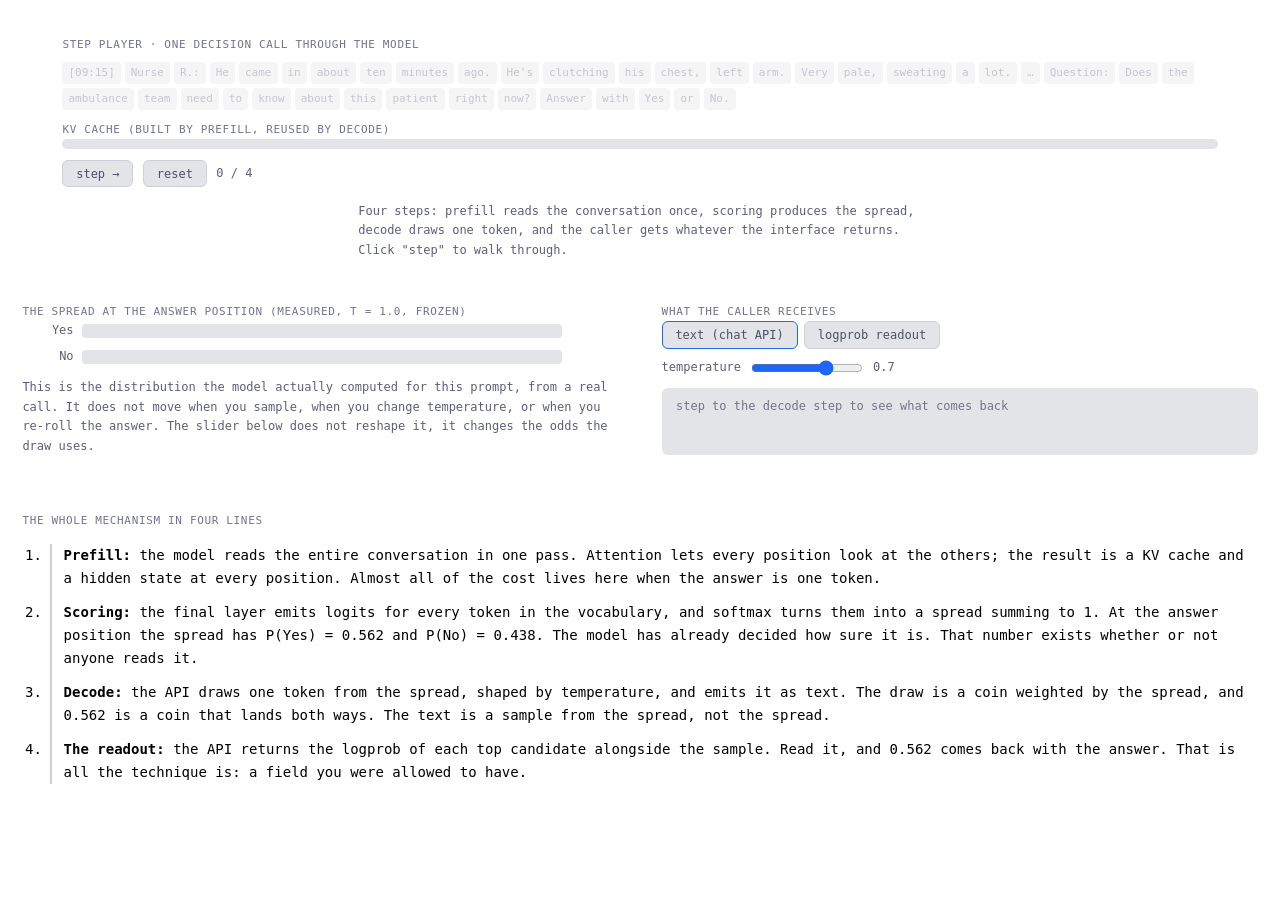
==== decision-models/sections/s2.html @ fe36b987 "publish decision-models" ====
<!DOCTYPE html>
<html>
<head><link rel="stylesheet" href="../frame/tokens.css"><script src="../frame/frame.js"></script>
<meta charset="utf-8">
<style>
  .dc-wrap { display: flex; flex-direction: column; gap: 0.9rem; }
  .dc-row { display: flex; gap: 0.9rem; flex-wrap: wrap; }
  .dc-col { flex: 1 1 16rem; min-width: 0; }
  .dc-panel { padding: 0.9rem; }
  .dc-prompt { display: flex; flex-wrap: wrap; gap: 4px; margin-top: 0.5rem; }
  .dc-tok { font-size: 11px; line-height: 1.6; padding: 2px 6px; border-radius: 4px; background: var(--raised); color: var(--ink-dim); opacity: 0.35; transition: opacity 0.25s; white-space: nowrap; }
  .dc-tok.read { opacity: 1; background: color-mix(in srgb, var(--accent) 18%, var(--raised)); color: var(--ink); }
  .dc-cache { margin-top: 0.6rem; }
  .dc-cachetrack { height: 10px; border-radius: 5px; background: var(--raised); overflow: hidden; }
  .dc-cachefill { height: 100%; width: 0%; background: var(--info); transition: width 0.4s; }
  .dc-controls { display: flex; align-items: center; gap: 0.6rem; flex-wrap: wrap; margin-top: 0.7rem; }
  .dc-btn { font-family: var(--mono); font-size: 12px; padding: 0.35rem 0.8rem; border: 1px solid var(--line); border-radius: 6px; background: var(--raised); color: var(--ink); cursor: pointer; }
  .dc-btn:disabled { opacity: 0.4; cursor: default; }
  .dc-sliderrow { display: flex; align-items: center; gap: 0.5rem; font-size: 12px; color: var(--ink-dim); }
  .dc-sliderrow input { accent-color: var(--accent); width: 7rem; }
  .dc-capt { font-size: 12px; color: var(--ink-dim); }
  .dc-bars { display: flex; flex-direction: column; gap: 6px; }
  .dc-bar { display: grid; grid-template-columns: 3.2rem 1fr 3rem; align-items: center; gap: 0.5rem; font-size: 12px; }
  .dc-barname { color: var(--ink-dim); text-align: right; }
  .dc-bartrack { height: 14px; background: var(--raised); border-radius: 4px; overflow: hidden; }
  .dc-barfill { height: 100%; background: var(--accent); width: 0%; opacity: 0.2; transition: width 0.35s, opacity 0.35s; }
  .dc-bar.on .dc-barfill { opacity: 1; }
  .dc-barval { font-size: 12px; color: var(--ink-dim); }
  .dc-interface { display: flex; gap: 0.4rem; margin-bottom: 0.6rem; }
  .dc-word { font-size: 15px; font-weight: 600; padding: 0.2rem 0.7rem; border-radius: 6px; background: var(--raised); display: inline-block; cursor: default; }
  .dc-word.rollable { cursor: pointer; border: 1px dashed var(--line); }
  .dc-word.rolled { animation: dcflip 0.25s ease; }
  @keyframes dcflip { 0% { opacity: 0.2; transform: translateY(2px); } 100% { opacity: 1; transform: none; } }
  .dc-out { margin-top: 0.6rem; padding: 0.6rem 0.9rem; border-radius: 6px; background: var(--raised); font-size: 12px; min-height: 3rem; line-height: 1.6; }
  .dc-muted { color: var(--muted); }
  .dc-lp { font-size: 12px; margin-top: 0.5rem; line-height: 1.7; color: var(--ink-dim); }
  .dc-lp b { color: var(--ink); }
</style>
</head>
<body>
<div class="dc-wrap">
  <figure>
    <div class="dc-panel">
      <div class="label">step player · one decision call through the model</div>
      <div class="dc-prompt" id="toks"></div>
      <div class="dc-cache">
        <div class="label" style="margin-top:0.7rem">kv cache (built by prefill, reused by decode)</div>
        <div class="dc-cachetrack"><div class="dc-cachefill" id="cache"></div></div>
      </div>
      <div class="dc-controls">
        <button class="dc-btn" id="step">step →</button>
        <button class="dc-btn" id="reset">reset</button>
        <span class="dc-capt" id="stepname">0 / 4</span>
      </div>
    </div>
    <figcaption class="dc-capt">Four steps: prefill reads the conversation once, scoring produces the spread, decode draws one token, and the caller gets whatever the interface returns. Click "step" to walk through.</figcaption>
  </figure>

  <div class="dc-row">
    <div class="dc-col dc-panel">
      <div class="label">the spread at the answer position (measured, T = 1.0, frozen)</div>
      <div class="dc-bars" id="bars">
        <div class="dc-bar" id="rowYes"><span class="dc-barname">Yes</span><div class="dc-bartrack"><div class="dc-barfill" id="bYes"></div></div><span class="dc-barval" id="vYes"></span></div>
        <div class="dc-bar" id="rowNo"><span class="dc-barname">No</span><div class="dc-bartrack"><div class="dc-barfill" id="bNo"></div></div><span class="dc-barval" id="vNo"></span></div>
      </div>
      <p class="dc-capt" style="margin-top:0.7rem">This is the distribution the model actually computed for this prompt, from a real call. It does not move when you sample, when you change temperature, or when you re-roll the answer. The slider below does not reshape it, it changes the odds the draw uses.</p>
    </div>

    <div class="dc-col dc-panel">
      <div class="label">what the caller receives</div>
      <div class="dc-interface">
        <button class="dc-btn" id="modeTxt" style="border-color:var(--accent)">text (chat API)</button>
        <button class="dc-btn" id="modeLog">logprob readout</button>
      </div>
      <div class="dc-sliderrow">
        <span>temperature</span><input type="range" id="temp" min="0" max="100" value="70"><span id="tval">0.7</span>
      </div>
      <div class="dc-out" id="out"><span class="dc-muted">step to the decode step to see what comes back</span></div>
      <div class="dc-lp" id="lp" hidden>
        The response also carried, next to the sampled word:<br>
        <b>logprob(Yes) = −0.576</b> → P(Yes) = <b>0.562</b><br>
        <b>logprob(No) = −0.825</b> → P(No) = <b>0.438</b>
      </div>
    </div>
  </div>

  <div class="dc-panel">
    <div class="label">the whole mechanism in four lines</div>
    <ol class="steps">
      <li><b>Prefill:</b> the model reads the entire conversation in one pass. Attention lets every position look at the others; the result is a KV cache and a hidden state at every position. Almost all of the cost lives here when the answer is one token.</li>
      <li><b>Scoring:</b> the final layer emits logits for every token in the vocabulary, and softmax turns them into a spread summing to 1. At the answer position the spread has P(Yes) = 0.562 and P(No) = 0.438. The model has already decided how sure it is. That number exists whether or not anyone reads it.</li>
      <li><b>Decode:</b> the API draws one token from the spread, shaped by temperature, and emits it as text. The draw is a coin weighted by the spread, and 0.562 is a coin that lands both ways. The text is a sample from the spread, not the spread.</li>
      <li><b>The readout:</b> the API returns the logprob of each top candidate alongside the sample. Read it, and 0.562 comes back with the answer. That is all the technique is: a field you were allowed to have.</li>
    </ol>
  </div>
</div>

<script>
const PROMPT = ["[09:15]","Nurse","R.:",
  "He","came","in","about","ten","minutes","ago.",
  "He's","clutching","his","chest,","left","arm.","Very","pale,","sweating","a","lot.",
  "…",
  "Question:","Does","the","ambulance","team","need","to","know","about","this","patient","right","now?",
  "Answer","with","Yes","or","No."].map(w => w.trim());
const PY = 0.562; // measured, T = 1.0

const toksEl = document.getElementById('toks');
PROMPT.forEach(t => { const s = document.createElement('span'); s.className = 'dc-tok'; s.textContent = t; toksEl.appendChild(s); });
const tokEls = [...toksEl.children];
const cache = document.getElementById('cache');
const stepname = document.getElementById('stepname');
const stepBtn = document.getElementById('step');
const out = document.getElementById('out');
const lp = document.getElementById('lp');
let step = 0, mode = 'txt', drawn = null;

function T() { return document.getElementById('temp').value / 100; }
function tPy() { // sampling-time P(Yes) at current temperature
  const t = T();
  if (t === 0) return PY > 0.5 ? 1 : 0;
  const a = Math.exp(Math.log(PY) / t), b = Math.exp(Math.log(1 - PY) / t);
  return a / (a + b);
}
function roll() { drawn = Math.random() < tPy() ? 'Yes' : 'No'; }
function render() {
  document.getElementById('tval').textContent = T().toFixed(1);
  stepname.textContent = step + ' / 4';
  stepBtn.disabled = step >= 4;
  // prefill
  const nRead = step === 0 ? 0 : PROMPT.length;
  tokEls.forEach((el, i) => el.classList.toggle('read', i < nRead));
  cache.style.width = (step === 0 ? 0 : 100) + '%';
  // bars: appear at scoring step, frozen at measured values
  const on = step >= 2;
  document.getElementById('rowYes').classList.toggle('on', on);
  document.getElementById('rowNo').classList.toggle('on', on);
  document.getElementById('bYes').style.width = (on ? PY * 100 : 0) + '%';
  document.getElementById('bNo').style.width = (on ? (1 - PY) * 100 : 0) + '%';
  document.getElementById('vYes').textContent = on ? PY.toFixed(3) : '';
  document.getElementById('vNo').textContent = on ? (1 - PY).toFixed(3) : '';
  // interface
  lp.hidden = mode !== 'log' || step < 3;
  if (step < 3) {
    out.innerHTML = '<span class="dc-muted">step to the decode step to see what comes back</span>';
  } else if (mode === 'txt') {
    if (step === 3 && drawn === null) roll();
    const w = document.createElement('span');
    w.className = 'dc-word rollable' + (step === 3 ? ' rolled' : '');
    w.textContent = drawn;
    w.title = 'click to draw again';
    w.onclick = () => { roll(); w.classList.remove('rolled'); void w.offsetWidth; w.classList.add('rolled'); render(); };
    out.innerHTML = '';
    out.appendChild(w);
    const note = document.createElement('span');
    note.className = 'dc-muted';
    const pDraw = drawn === 'Yes' ? tPy() : 1 - tPy();
    note.innerHTML = '&nbsp;&nbsp;← the only thing you got. One draw at T = ' + T().toFixed(1) + ', where ' + drawn + ' had odds ' + pDraw.toFixed(3) + '. ' + (drawn === 'Yes'
      ? 'It landed on the most likely token. Re-roll enough and eventually it will not.'
      : 'The most likely token was Yes, but the draw landed on No. At these odds that happens on a large share of draws, and the chart on the left never moved. The text is the only signal you got.') + ' Click the word to draw again.';
    out.appendChild(note);
  } else {
    if (step === 3 && drawn === null) roll();
    out.innerHTML = '<span class="dc-word">' + drawn + '</span> <span class="dc-muted">← the same word ' + (drawn === 'Yes' ? '' : ', even though it was the less likely token ') + ', and this time the number came with it</span>';
  }
}
stepBtn.onclick = () => { if (step < 4) { step++; if (step === 3) drawn = null; render(); } };
document.getElementById('reset').onclick = () => { step = 0; drawn = null; render(); };
document.getElementById('temp').oninput = render;
document.getElementById('modeTxt').onclick = () => { mode = 'txt'; document.getElementById('modeTxt').style.borderColor = 'var(--accent)'; document.getElementById('modeLog').style.borderColor = 'var(--line)'; render(); };
document.getElementById('modeLog').onclick = () => { mode = 'log'; document.getElementById('modeLog').style.borderColor = 'var(--accent)'; document.getElementById('modeTxt').style.borderColor = 'var(--line)'; render(); };
render();
</script>
</body>
</html>
---- decision-models/frame/tokens.css ----
/* Omarchy theme palettes — generated by scripts/fetch_omarchy_themes.py, do not edit.

   A faithful transcription of the 22 colors.toml files in basecamp/omarchy: the same
   file flutter_omarchy reads. app.css binds its semantic names (--accent, --flag,
   --ok, …) onto these; a new theme is a new block here and nothing else. */

/* Bare :root, so a missing or unknown data-theme still paints a full palette
   rather than nothing. Same values as [data-theme="tokyo-night"]. */
:root {
  color-scheme: dark;
  --om-accent: #7aa2f7;
  --om-selection: #292e42;
  --om-muted: #414868;
  --om-background: #1a1b26;
  --om-dark-background: #13141c;
  --om-darker-background: #0e0e14;
  --om-lighter-background: #24283b;
  --om-foreground: #a9b1d6;
  --om-dark-foreground: #565f89;
  --om-light-foreground: #b4bee6;
  --om-bright-foreground: #c0caf5;
  --om-red: #f7768e;
  --om-yellow: #e0af68;
  --om-orange: #eb927b;
  --om-green: #9ece6a;
  --om-cyan: #449dab;
  --om-blue: #7aa2f7;
  --om-magenta: #ad8ee6;
  --om-bright-red: #ff7a93;
  --om-bright-yellow: #ff9e64;
  --om-bright-green: #b9f27c;
  --om-bright-cyan: #0db9d7;
  --om-bright-blue: #7da6ff;
  --om-bright-magenta: #bb9af7;
}

/* Catppuccin */
:root[data-theme="catppuccin"] {
  color-scheme: dark;
  --om-accent: #89b4fa;
  --om-selection: #45475a;
  --om-muted: #585b70;
  --om-background: #1e1e2e;
  --om-dark-background: #161622;
  --om-darker-background: #101019;
  --om-lighter-background: #313244;
  --om-foreground: #cdd6f4;
  --om-dark-foreground: #6c7086;
  --om-light-foreground: #bac2de;
  --om-bright-foreground: #cdd6f4;
  --om-red: #f38ba8;
  --om-yellow: #f9e2af;
  --om-orange: #f6b6ab;
  --om-green: #a6e3a1;
  --om-cyan: #94e2d5;
  --om-blue: #89b4fa;
  --om-magenta: #f5c2e7;
  --om-bright-red: #f38ba8;
  --om-bright-yellow: #f9e2af;
  --om-bright-green: #a6e3a1;
  --om-bright-cyan: #94e2d5;
  --om-bright-blue: #89b4fa;
  --om-bright-magenta: #f5c2e7;
}

/* Catppuccin Latte */
:root[data-theme="catppuccin-latte"] {
  color-scheme: light;
  --om-accent: #1e66f5;
  --om-selection: #ccd0da;
  --om-muted: #acb0be;
  --om-background: #eff1f5;
  --om-dark-background: #e3e4e8;
  --om-darker-background: #d7d8dc;
  --om-lighter-background: #dce0e8;
  --om-foreground: #4c4f69;
  --om-dark-foreground: #9ca0b0;
  --om-light-foreground: #5c5f77;
  --om-bright-foreground: #4c4f69;
  --om-red: #d20f39;
  --om-yellow: #df8e1d;
  --om-orange: #d84e2b;
  --om-green: #40a02b;
  --om-cyan: #179299;
  --om-blue: #1e66f5;
  --om-magenta: #ea76cb;
  --om-bright-red: #d20f39;
  --om-bright-yellow: #df8e1d;
  --om-bright-green: #40a02b;
  --om-bright-cyan: #179299;
  --om-bright-blue: #1e66f5;
  --om-bright-magenta: #ea76cb;
}

/* Ethereal */
:root[data-theme="ethereal"] {
  color-scheme: dark;
  --om-accent: #7d82d9;
  --om-selection: #252e56;
  --om-muted: #6d7db6;
  --om-background: #060B1E;
  --om-dark-background: #040816;
  --om-darker-background: #030610;
  --om-lighter-background: #131a3a;
  --om-foreground: #ffcead;
  --om-dark-foreground: #6d7db6;
  --om-light-foreground: #c9b8a6;
  --om-bright-foreground: #ffcead;
  --om-red: #ED5B5A;
  --om-yellow: #E9BB4F;
  --om-orange: #eb8b54;
  --om-green: #92a593;
  --om-cyan: #a3bfd1;
  --om-blue: #7d82d9;
  --om-magenta: #c89dc1;
  --om-bright-red: #faaaa9;
  --om-bright-yellow: #f7dc9c;
  --om-bright-green: #c4cfc4;
  --om-bright-cyan: #dfeaf0;
  --om-bright-blue: #c2c4f0;
  --om-bright-magenta: #ead7e7;
}

/* Everforest */
:root[data-theme="everforest"] {
  color-scheme: dark;
  --om-accent: #7fbbb3;
  --om-selection: #3d484d;
  --om-muted: #475258;
  --om-background: #2d353b;
  --om-dark-background: #21272c;
  --om-darker-background: #181d20;
  --om-lighter-background: #343f44;
  --om-foreground: #d3c6aa;
  --om-dark-foreground: #4f585e;
  --om-light-foreground: #9da9a0;
  --om-bright-foreground: #d3c6aa;
  --om-red: #e67e80;
  --om-yellow: #dbbc7f;
  --om-orange: #e09d7f;
  --om-green: #a7c080;
  --om-cyan: #83c092;
  --om-blue: #7fbbb3;
  --om-magenta: #d699b6;
  --om-bright-red: #e67e80;
  --om-bright-yellow: #dbbc7f;
  --om-bright-green: #a7c080;
  --om-bright-cyan: #83c092;
  --om-bright-blue: #7fbbb3;
  --om-bright-magenta: #d699b6;
}

/* Flexoki Light */
:root[data-theme="flexoki-light"] {
  color-scheme: light;
  --om-accent: #205EA6;
  --om-selection: #CECDC3;
  --om-muted: #B7B5AC;
  --om-background: #FFFCF0;
  --om-dark-background: #f2efe4;
  --om-darker-background: #e5e2d8;
  --om-lighter-background: #E6E4D9;
  --om-foreground: #100F0F;
  --om-dark-foreground: #878580;
  --om-light-foreground: #403E3C;
  --om-bright-foreground: #100F0F;
  --om-red: #D14D41;
  --om-yellow: #D0A215;
  --om-orange: #d0772b;
  --om-green: #879A39;
  --om-cyan: #3AA99F;
  --om-blue: #205EA6;
  --om-magenta: #CE5D97;
  --om-bright-red: #D14D41;
  --om-bright-yellow: #D0A215;
  --om-bright-green: #879A39;
  --om-bright-cyan: #3AA99F;
  --om-bright-blue: #4385BE;
  --om-bright-magenta: #CE5D97;
}

/* Gruvbox */
:root[data-theme="gruvbox"] {
  color-scheme: dark;
  --om-accent: #7daea3;
  --om-selection: #504945;
  --om-muted: #665c54;
  --om-background: #282828;
  --om-dark-background: #1e1e1e;
  --om-darker-background: #161616;
  --om-lighter-background: #3c3836;
  --om-foreground: #d4be98;
  --om-dark-foreground: #7c6f64;
  --om-light-foreground: #bdae93;
  --om-bright-foreground: #d4be98;
  --om-red: #ea6962;
  --om-yellow: #d8a657;
  --om-orange: #e1875c;
  --om-green: #a9b665;
  --om-cyan: #89b482;
  --om-blue: #7daea3;
  --om-magenta: #d3869b;
  --om-bright-red: #ea6962;
  --om-bright-yellow: #d8a657;
  --om-bright-green: #a9b665;
  --om-bright-cyan: #89b482;
  --om-bright-blue: #7daea3;
  --om-bright-magenta: #d3869b;
}

/* Hackerman */
:root[data-theme="hackerman"] {
  color-scheme: dark;
  --om-accent: #82FB9C;
  --om-selection: #1f253a;
  --om-muted: #2d3450;
  --om-background: #0B0C16;
  --om-dark-background: #080910;
  --om-darker-background: #06060c;
  --om-lighter-background: #151828;
  --om-foreground: #ddf7ff;
  --om-dark-foreground: #6a6e95;
  --om-light-foreground: #b5c5db;
  --om-bright-foreground: #ddf7ff;
  --om-red: #50f872;
  --om-yellow: #50f7d4;
  --om-orange: #50f7a3;
  --om-green: #4fe88f;
  --om-cyan: #7cf8f7;
  --om-blue: #829dd4;
  --om-magenta: #86a7df;
  --om-bright-red: #85ff9d;
  --om-bright-yellow: #a4ffec;
  --om-bright-green: #9cf7c2;
  --om-bright-cyan: #d1fffe;
  --om-bright-blue: #c4d2ed;
  --om-bright-magenta: #cddbf4;
}

/* Kanagawa */
:root[data-theme="kanagawa"] {
  color-scheme: dark;
  --om-accent: #dcd7ba;
  --om-selection: #363646;
  --om-muted: #54546D;
  --om-background: #1f1f28;
  --om-dark-background: #17171e;
  --om-darker-background: #111116;
  --om-lighter-background: #223249;
  --om-foreground: #dcd7ba;
  --om-dark-foreground: #727169;
  --om-light-foreground: #c8c093;
  --om-bright-foreground: #dcd7ba;
  --om-red: #c34043;
  --om-yellow: #c0a36e;
  --om-orange: #c17158;
  --om-green: #76946a;
  --om-cyan: #6a9589;
  --om-blue: #7e9cd8;
  --om-magenta: #957fb8;
  --om-bright-red: #e82424;
  --om-bright-yellow: #e6c384;
  --om-bright-green: #98bb6c;
  --om-bright-cyan: #7aa89f;
  --om-bright-blue: #7fb4ca;
  --om-bright-magenta: #938aa9;
}

/* Last Horizon */
:root[data-theme="last-horizon"] {
  color-scheme: dark;
  --om-accent: #b59790;
  --om-selection: #584e51;
  --om-muted: #584e51;
  --om-background: #0c0b0c;
  --om-dark-background: #090809;
  --om-darker-background: #060606;
  --om-lighter-background: #0c0b0c;
  --om-foreground: #FAFCFB;
  --om-dark-foreground: #584e51;
  --om-light-foreground: #cfd3cd;
  --om-bright-foreground: #e2dddc;
  --om-red: #c38b7b;
  --om-yellow: #6B5E73;
  --om-orange: #6B5E73;
  --om-green: #87a9b0;
  --om-cyan: #a5a0b6;
  --om-blue: #b59790;
  --om-magenta: #c4d8e2;
  --om-bright-red: #c38b7b;
  --om-bright-yellow: #6B5E73;
  --om-bright-green: #87a9b0;
  --om-bright-cyan: #a5a0b6;
  --om-bright-blue: #b59790;
  --om-bright-magenta: #c4d8e2;
}

/* Lumon */
:root[data-theme="lumon"] {
  color-scheme: dark;
  --om-accent: #8bc9eb;
  --om-selection: #243d56;
  --om-muted: #304860;
  --om-background: #16242d;
  --om-dark-background: #101b21;
  --om-darker-background: #0b1216;
  --om-lighter-background: #1b2d40;
  --om-foreground: #d6e2ee;
  --om-dark-foreground: #4d86b0;
  --om-light-foreground: #d6e2ee;
  --om-bright-foreground: #f2fcff;
  --om-red: #4d86b0;
  --om-yellow: #6fa4c9;
  --om-orange: #8bc9eb;
  --om-green: #5e95bc;
  --om-cyan: #b4e4f6;
  --om-blue: #6fb8e3;
  --om-magenta: #8bc9eb;
  --om-bright-red: #73a6cb;
  --om-bright-yellow: #9dcae5;
  --om-bright-green: #86b7d8;
  --om-bright-cyan: #d1eef8;
  --om-bright-blue: #f2fcff;
  --om-bright-magenta: #b1d8ee;
}

/* Lupine */
:root[data-theme="lupine"] {
  color-scheme: light;
  --om-accent: #3264eb;
  --om-selection: #d0d0d0;
  --om-muted: #9e9e9e;
  --om-background: #fafafa;
  --om-dark-background: #ececec;
  --om-darker-background: #dedede;
  --om-lighter-background: #f5f5f5;
  --om-foreground: #212121;
  --om-dark-foreground: #757575;
  --om-light-foreground: #424242;
  --om-bright-foreground: #000000;
  --om-red: #c900c4;
  --om-yellow: #026fde;
  --om-orange: #026fde;
  --om-green: #4a2fd0;
  --om-cyan: #0c67de;
  --om-blue: #3264eb;
  --om-magenta: #8a4ad7;
  --om-bright-red: #f930fb;
  --om-bright-yellow: #358fff;
  --om-bright-green: #9f85e0;
  --om-bright-cyan: #3986ff;
  --om-bright-blue: #5482ff;
  --om-bright-magenta: #b363ff;
}

/* Matte Black */
:root[data-theme="matte-black"] {
  color-scheme: dark;
  --om-accent: #e68e0d;
  --om-selection: #2a2a2a;
  --om-muted: #333333;
  --om-background: #121212;
  --om-dark-background: #0d0d0d;
  --om-darker-background: #090909;
  --om-lighter-background: #1e1e1e;
  --om-foreground: #bebebe;
  --om-dark-foreground: #555555;
  --om-light-foreground: #8a8a8d;
  --om-bright-foreground: #bebebe;
  --om-red: #D35F5F;
  --om-yellow: #b91c1c;
  --om-orange: #c63d3d;
  --om-green: #FFC107;
  --om-cyan: #bebebe;
  --om-blue: #e68e0d;
  --om-magenta: #D35F5F;
  --om-bright-red: #B91C1C;
  --om-bright-yellow: #b90a0a;
  --om-bright-green: #FFC107;
  --om-bright-cyan: #eaeaea;
  --om-bright-blue: #f59e0b;
  --om-bright-magenta: #B91C1C;
}

/* Miasma */
:root[data-theme="miasma"] {
  color-scheme: dark;
  --om-accent: #78824b;
  --om-selection: #383838;
  --om-muted: #666666;
  --om-background: #222222;
  --om-dark-background: #191919;
  --om-darker-background: #121212;
  --om-lighter-background: #2c2c2c;
  --om-foreground: #c2c2b0;
  --om-dark-foreground: #555555;
  --om-light-foreground: #8a8a7e;
  --om-bright-foreground: #c2c2b0;
  --om-red: #685742;
  --om-yellow: #b36d43;
  --om-orange: #8d6242;
  --om-green: #5f875f;
  --om-cyan: #c9a554;
  --om-blue: #78824b;
  --om-magenta: #bb7744;
  --om-bright-red: #685742;
  --om-bright-yellow: #b36d43;
  --om-bright-green: #5f875f;
  --om-bright-cyan: #c9a554;
  --om-bright-blue: #78824b;
  --om-bright-magenta: #bb7744;
}

/* Nord */
:root[data-theme="nord"] {
  color-scheme: dark;
  --om-accent: #81a1c1;
  --om-selection: #434c5e;
  --om-muted: #4c566a;
  --om-background: #2e3440;
  --om-dark-background: #222730;
  --om-darker-background: #191c23;
  --om-lighter-background: #3b4252;
  --om-foreground: #d8dee9;
  --om-dark-foreground: #667080;
  --om-light-foreground: #adb5c4;
  --om-bright-foreground: #d8dee9;
  --om-red: #bf616a;
  --om-yellow: #ebcb8b;
  --om-orange: #d5967a;
  --om-green: #a3be8c;
  --om-cyan: #88c0d0;
  --om-blue: #81a1c1;
  --om-magenta: #b48ead;
  --om-bright-red: #bf616a;
  --om-bright-yellow: #ebcb8b;
  --om-bright-green: #a3be8c;
  --om-bright-cyan: #8fbcbb;
  --om-bright-blue: #81a1c1;
  --om-bright-magenta: #b48ead;
}

/* Osaka Jade */
:root[data-theme="osaka-jade"] {
  color-scheme: dark;
  --om-accent: #509475;
  --om-selection: #32473B;
  --om-muted: #53685B;
  --om-background: #111c18;
  --om-dark-background: #0c1512;
  --om-darker-background: #090f0d;
  --om-lighter-background: #23372B;
  --om-foreground: #C1C497;
  --om-dark-foreground: #81B8A8;
  --om-light-foreground: #D6D5BC;
  --om-bright-foreground: #F7E8B2;
  --om-red: #FF5345;
  --om-yellow: #459451;
  --om-orange: #a2734b;
  --om-green: #549e6a;
  --om-cyan: #2DD5B7;
  --om-blue: #509475;
  --om-magenta: #D2689C;
  --om-bright-red: #db9f9c;
  --om-bright-yellow: #E5C736;
  --om-bright-green: #63b07a;
  --om-bright-cyan: #8CD3CB;
  --om-bright-blue: #ACD4CF;
  --om-bright-magenta: #75bbb3;
}

/* Retro 82 */
:root[data-theme="retro-82"] {
  color-scheme: dark;
  --om-accent: #faa968;
  --om-selection: #134e5a;
  --om-muted: #2a6b78;
  --om-background: #05182e;
  --om-dark-background: #031222;
  --om-darker-background: #020c17;
  --om-lighter-background: #0a2540;
  --om-foreground: #f6dcac;
  --om-dark-foreground: #3f8f8a;
  --om-light-foreground: #a7c9c6;
  --om-bright-foreground: #f6dcac;
  --om-red: #f85525;
  --om-yellow: #e97b3c;
  --om-orange: #faa968;
  --om-green: #028391;
  --om-cyan: #8cbfb8;
  --om-blue: #3f8f8a;
  --om-magenta: #3f8f8a;
  --om-bright-red: #f85525;
  --om-bright-yellow: #e97b3c;
  --om-bright-green: #028391;
  --om-bright-cyan: #8cbfb8;
  --om-bright-blue: #faa968;
  --om-bright-magenta: #3f8f8a;
}

/* Ristretto */
:root[data-theme="ristretto"] {
  color-scheme: dark;
  --om-accent: #f38d70;
  --om-selection: #403e41;
  --om-muted: #72696a;
  --om-background: #2c2525;
  --om-dark-background: #211b1b;
  --om-darker-background: #181414;
  --om-lighter-background: #3d2f2a;
  --om-foreground: #e6d9db;
  --om-dark-foreground: #72696a;
  --om-light-foreground: #c3b7b8;
  --om-bright-foreground: #e6d9db;
  --om-red: #fd6883;
  --om-yellow: #f9cc6c;
  --om-orange: #fb9a77;
  --om-green: #adda78;
  --om-cyan: #85dacc;
  --om-blue: #f38d70;
  --om-magenta: #a8a9eb;
  --om-bright-red: #ff8297;
  --om-bright-yellow: #fcd675;
  --om-bright-green: #c8e292;
  --om-bright-cyan: #9bf1e1;
  --om-bright-blue: #f8a788;
  --om-bright-magenta: #bebffd;
}

/* Rose Pine */
:root[data-theme="rose-pine"] {
  color-scheme: light;
  --om-accent: #56949f;
  --om-selection: #dfdad9;
  --om-muted: #cecacd;
  --om-background: #faf4ed;
  --om-dark-background: #ede7e1;
  --om-darker-background: #e1dbd5;
  --om-lighter-background: #f2e9e1;
  --om-foreground: #575279;
  --om-dark-foreground: #9893a5;
  --om-light-foreground: #6e6a86;
  --om-bright-foreground: #575279;
  --om-red: #b4637a;
  --om-yellow: #ea9d34;
  --om-orange: #cf8057;
  --om-green: #286983;
  --om-cyan: #d7827e;
  --om-blue: #56949f;
  --om-magenta: #907aa9;
  --om-bright-red: #b4637a;
  --om-bright-yellow: #ea9d34;
  --om-bright-green: #286983;
  --om-bright-cyan: #d7827e;
  --om-bright-blue: #56949f;
  --om-bright-magenta: #907aa9;
}

/* Solitude */
:root[data-theme="solitude"] {
  color-scheme: dark;
  --om-accent: #798186;
  --om-selection: #343d41;
  --om-muted: #4b4e55;
  --om-background: #101315;
  --om-dark-background: #0c0e10;
  --om-darker-background: #080a0b;
  --om-lighter-background: #101315;
  --om-foreground: #cacccc;
  --om-dark-foreground: #4b4e55;
  --om-light-foreground: #cbc2be;
  --om-bright-foreground: #a5aeb4;
  --om-red: #565d60;
  --om-yellow: #d9dbdc;
  --om-orange: #d9dbdc;
  --om-green: #9fa5a9;
  --om-cyan: #707070;
  --om-blue: #798186;
  --om-magenta: #aeaeae;
  --om-bright-red: #de6145;
  --om-bright-yellow: #c9c2b4;
  --om-bright-green: #343d41;
  --om-bright-cyan: #707070;
  --om-bright-blue: #5d6367;
  --om-bright-magenta: #9a9a9a;
}

/* Tokyo Night */
:root[data-theme="tokyo-night"] {
  color-scheme: dark;
  --om-accent: #7aa2f7;
  --om-selection: #292e42;
  --om-muted: #414868;
  --om-background: #1a1b26;
  --om-dark-background: #13141c;
  --om-darker-background: #0e0e14;
  --om-lighter-background: #24283b;
  --om-foreground: #a9b1d6;
  --om-dark-foreground: #565f89;
  --om-light-foreground: #b4bee6;
  --om-bright-foreground: #c0caf5;
  --om-red: #f7768e;
  --om-yellow: #e0af68;
  --om-orange: #eb927b;
  --om-green: #9ece6a;
  --om-cyan: #449dab;
  --om-blue: #7aa2f7;
  --om-magenta: #ad8ee6;
  --om-bright-red: #ff7a93;
  --om-bright-yellow: #ff9e64;
  --om-bright-green: #b9f27c;
  --om-bright-cyan: #0db9d7;
  --om-bright-blue: #7da6ff;
  --om-bright-magenta: #bb9af7;
}

/* Vantablack */
:root[data-theme="vantablack"] {
  color-scheme: dark;
  --om-accent: #8d8d8d;
  --om-selection: #1a1a1a;
  --om-muted: #7a7a7a;
  --om-background: #000000;
  --om-dark-background: #090909;
  --om-darker-background: #070707;
  --om-lighter-background: #1a1a1a;
  --om-foreground: #ffffff;
  --om-dark-foreground: #505050;
  --om-light-foreground: #ececec;
  --om-bright-foreground: #ffffff;
  --om-red: #a4a4a4;
  --om-yellow: #cecece;
  --om-orange: #b9b9b9;
  --om-green: #b6b6b6;
  --om-cyan: #b0b0b0;
  --om-blue: #8d8d8d;
  --om-magenta: #9b9b9b;
  --om-bright-red: #a4a4a4;
  --om-bright-yellow: #cecece;
  --om-bright-green: #b6b6b6;
  --om-bright-cyan: #b0b0b0;
  --om-bright-blue: #8d8d8d;
  --om-bright-magenta: #9b9b9b;
}

/* White */
:root[data-theme="white"] {
  color-scheme: light;
  --om-accent: #6e6e6e;
  --om-selection: #c0c0c0;
  --om-muted: #808080;
  --om-background: #ffffff;
  --om-dark-background: #f5f5f5;
  --om-darker-background: #e8e8e8;
  --om-lighter-background: #c0c0c0;
  --om-foreground: #000000;
  --om-dark-foreground: #c0c0c0;
  --om-light-foreground: #000000;
  --om-bright-foreground: #000000;
  --om-red: #2a2a2a;
  --om-yellow: #4a4a4a;
  --om-orange: #4a4a4a;
  --om-green: #3a3a3a;
  --om-cyan: #3e3e3e;
  --om-blue: #1a1a1a;
  --om-magenta: #2e2e2e;
  --om-bright-red: #2a2a2a;
  --om-bright-yellow: #4a4a4a;
  --om-bright-green: #3a3a3a;
  --om-bright-cyan: #3e3e3e;
  --om-bright-blue: #1a1a1a;
  --om-bright-magenta: #2e2e2e;
}

:root {
  /* ---- surfaces ---- */
  --bg: var(--om-background);
  --panel: var(--om-background);          /* a terminal has one background; rules separate */
  --raised: var(--om-dark-background);    /* the one recessed surface: excerpts, previews, code */
  --hover: var(--om-lighter-background);
  --backdrop: rgba(0, 0, 0, .5);          /* modal scrim — theme-agnostic on purpose */

  /* ---- text ramp ----
     The recessive steps fade --om-light-foreground rather than taking --om-muted or
     --om-dark-foreground: those two are chrome slots whose contrast against the
     background runs as low as 1.5:1 in some themes (a border, not something to read).
     Fading the one reliably legible slot keeps the ramp monotone in all 22 themes —
     worst case ~3.6:1 for --muted; --dim is meant to be barely there. */
  --ink: var(--om-foreground);
  --ink-dim: var(--om-light-foreground);
  --muted: color-mix(in srgb, var(--om-light-foreground) 85%, var(--bg));
  --dim: color-mix(in srgb, var(--om-light-foreground) 50%, var(--bg));

  /* ---- lines ---- */
  --line: var(--om-selection);
  --line-strong: var(--om-muted);         /* a border, which is exactly what --om-muted is for */

  /* ---- accent (primary interactive colour) ---- */
  --accent: var(--om-accent);
  --accentbg: color-mix(in srgb, var(--om-accent) 15%, var(--bg));
  --accentline: color-mix(in srgb, var(--om-accent) 40%, var(--bg));
  --on-accent: var(--om-background);      /* text sitting on an --accent fill */

  /* ---- status hues ---- */
  --ok: var(--om-green);
  --okline: color-mix(in srgb, var(--om-green) 40%, var(--bg));
  --okbg: color-mix(in srgb, var(--om-green) 12%, var(--bg));
  --danger: var(--om-red);
  --dangerline: color-mix(in srgb, var(--om-red) 40%, var(--bg));
  --dangerbg: color-mix(in srgb, var(--om-red) 14%, var(--bg));
  --on-danger: var(--om-background);
  --warn: var(--om-yellow);
  --warnbg: color-mix(in srgb, var(--om-yellow) 15%, var(--bg));
  /* a second attention hue distinct from --accent; Anki-style "flag" is orange */
  --flag: var(--om-orange);
  --flagbg: color-mix(in srgb, var(--om-orange) 15%, var(--bg));
  --on-flag: var(--om-background);

  /* ---- extra category hues, if your app sorts things by kind ---- */
  --alt: var(--om-magenta);
  --altbg: color-mix(in srgb, var(--om-magenta) 16%, var(--bg));
  --info: var(--om-cyan);
  --infobg: color-mix(in srgb, var(--om-cyan) 15%, var(--bg));

  /* ---- neutral chip fill ---- */
  --neutralbg: var(--om-selection);
  --neutralink: var(--om-light-foreground);

  /* ---- type ---- */
  --mono: "CaskaydiaMono Nerd Font", "CaskaydiaCove Nerd Font", "JetBrains Mono",
          ui-monospace, SFMono-Regular, Menlo, Consolas, monospace;
}
body > :where(p, ul, ol, blockquote, h3, h4), :where(figcaption) { max-width: 78ch; margin-left: auto !important; margin-right: auto !important; }
/* The base style of a section frame, and its component kit.

   frame.py tokens_css() appends this file after the theme tokens and the prose width,
   so every frame head (the page, the published page, the vault export) carries it. It
   is a default: every selector is wrapped in :where(), which has zero specificity, so
   any rule the section writes itself wins over it, property by property. It uses only
   the theme tokens of terminal.css (--bg, --raised, --ink, --muted, --line, --accent…).

   Base style: the Markdown sections' font, size and line height on the body, a type scale of
   three named sizes (--fs-body, --fs-small, --fs-label), balanced headings, and every
   table styled as a data table that scrolls sideways when wider than the frame.

   Component kit, the classes a section reuses instead of inventing its own:

     <span class="label">status</span>        uppercase, letter-spaced metadata
     <span class="chip">new</span>            a small neutral tag
     <div class="panel">…</div>               a fill, no border: the one block that
                                              must stand apart
     <div class="pair">                       before/after, side by side, stacked
       <div class="before">…</div>            when narrow; before always first
       <div class="after">…</div>
     </div>
     <ol class="steps"><li>…</li></ol>        numbered steps joined by a line
     <div class="callout">…</div>             accent bar and light fill, for a
                                              verdict
     <div class="defaults">                   the defaults taken, at the end of
       <div class="label">defaults taken</div>  a section: a header, then one
       <p>…</p>                               line per default, ruled apart
     </div>
     <div class="tabs">                       alternatives; the n-th .tab shows the
       <div class="tab-row">                  n-th .tab-panel child of .tabs, the
         <button class="tab" aria-selected="true">A</button>   others carry hidden;
         <button class="tab">B</button>       frame.js runs the clicks
       </div>
       <div class="tab-panel">…</div>
       <div class="tab-panel" hidden>…</div>
     </div>

   A .pair child, a .panel or a .callout may start with a .label. */

/* ---- base style ---- */

:where(:root) {
  --fs-body: 14px;
  --fs-small: 12px;
  --fs-label: 11px;
}

:where(body) {
  font-family: var(--mono);
  font-size: var(--fs-body);
  line-height: 1.64;
}

:where(h1, h2, h3, h4, h5, h6) {
  text-wrap: balance;
}

:where(table) {
  display: block;
  overflow-x: auto;
  max-width: 100%;
  border-collapse: collapse;
  font-size: var(--fs-small);
}

:where(th, td) {
  border: 1px solid var(--line);
  padding: 0.35em 0.7em;
  vertical-align: top;
  text-align: left;
  min-width: 6ch;
}

:where(th) {
  background: var(--raised);
  font-weight: 600;
}

/* ---- component kit ---- */

:where(.label) {
  text-transform: uppercase;
  letter-spacing: 0.06em;
  font-size: var(--fs-label);
  color: var(--muted);
}

:where(.panel > .label:first-child, .callout > .label:first-child,
       .pair > * > .label:first-child) {
  display: block;
  margin-bottom: 0.4em;
}

:where(.chip) {
  display: inline-block;
  padding: 0 0.5em;
  font-size: var(--fs-small);
  line-height: 1.5;
  background: var(--neutralbg);
  color: var(--neutralink);
}

:where(.panel) {
  background: var(--raised);
  padding: 0.8em 1em;
}

:where(.pair) {
  display: grid;
  grid-template-columns: repeat(auto-fit, minmax(min(100%, 16rem), 1fr));
  gap: 1em;
}

:where(.pair > *) {
  min-width: 0;
}

:where(.steps) {
  list-style: decimal;
  padding-left: 2em;
}

:where(.steps > li) {
  border-left: 2px solid var(--line);
  padding: 0 0 0.8em 0.8em;
}

:where(.steps > li:last-child) {
  padding-bottom: 0;
}

:where(.callout) {
  border-left: 3px solid var(--accent);
  background: var(--accentbg);
  padding: 0.6em 1em;
}

:where(.defaults) {
  max-width: 78ch;
  margin: 1.4em auto 0;
  border: 1px solid var(--line);
  border-left: 3px solid var(--accent);
}

:where(.defaults > .label:first-child) {
  display: block;
  padding: 0.4em 1em;
  background: var(--accentbg);
  color: var(--accent);
}

:where(.defaults > :not(.label)) {
  margin: 0;
  padding: 0.6em 1em;
  border-top: 1px solid var(--line);
}

:where(.tab-row) {
  display: flex;
  flex-wrap: wrap;
  gap: 0.2em;
  border-bottom: 1px solid var(--line);
}

:where(.tab) {
  font: inherit;
  font-size: var(--fs-small);
  color: var(--muted);
  background: none;
  border: 0;
  border-bottom: 2px solid transparent;
  margin-bottom: -1px;
  padding: 0.3em 0.8em;
  cursor: pointer;
}

:where(.tab:hover) {
  color: var(--ink);
}

:where(.tab[aria-selected="true"]) {
  color: var(--ink);
  border-bottom-color: var(--accent);
}

:where(.tab-panel) {
  padding-top: 0.8em;
}

/* !important: a section's own display rule on a panel must not show a hidden one. */
:where(.tab-panel[hidden]) {
  display: none !important;
}
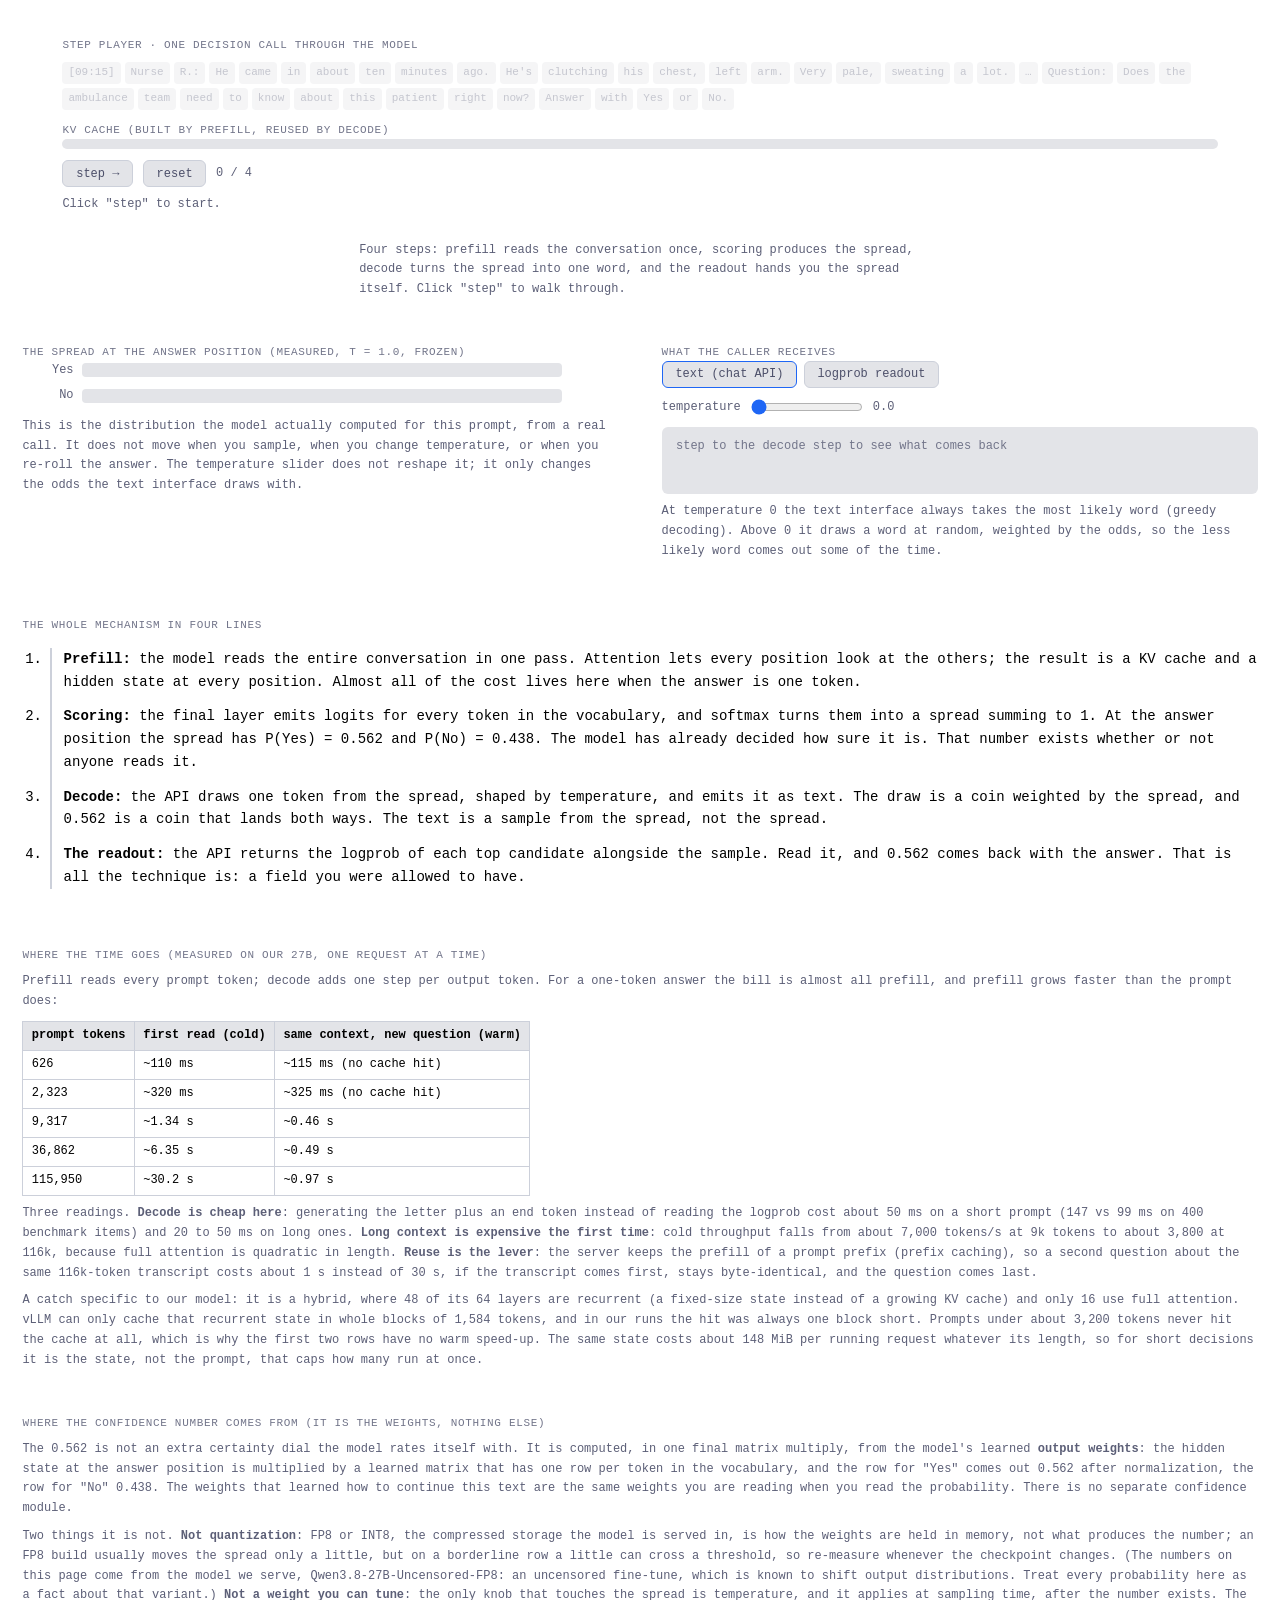
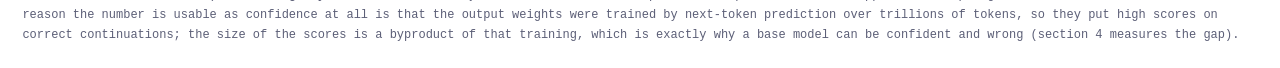
==== commit 0deb66cb: "publish decision-models" ====
--- a/decision-models/sections/s2.html
+++ b/decision-models/sections/s2.html
@@ -52,8 +52,9 @@
         <button class="dc-btn" id="reset">reset</button>
         <span class="dc-capt" id="stepname">0 / 4</span>
       </div>
+      <div class="dc-capt" id="stepdesc" style="margin-top:0.5rem;min-height:2.6em"></div>
     </div>
-    <figcaption class="dc-capt">Four steps: prefill reads the conversation once, scoring produces the spread, decode draws one token, and the caller gets whatever the interface returns. Click "step" to walk through.</figcaption>
+    <figcaption class="dc-capt">Four steps: prefill reads the conversation once, scoring produces the spread, decode turns the spread into one word, and the readout hands you the spread itself. Click "step" to walk through.</figcaption>
   </figure>
 
   <div class="dc-row">
@@ -63,7 +64,7 @@
         <div class="dc-bar" id="rowYes"><span class="dc-barname">Yes</span><div class="dc-bartrack"><div class="dc-barfill" id="bYes"></div></div><span class="dc-barval" id="vYes"></span></div>
         <div class="dc-bar" id="rowNo"><span class="dc-barname">No</span><div class="dc-bartrack"><div class="dc-barfill" id="bNo"></div></div><span class="dc-barval" id="vNo"></span></div>
       </div>
-      <p class="dc-capt" style="margin-top:0.7rem">This is the distribution the model actually computed for this prompt, from a real call. It does not move when you sample, when you change temperature, or when you re-roll the answer. The slider below does not reshape it, it changes the odds the draw uses.</p>
+      <p class="dc-capt" style="margin-top:0.7rem">This is the distribution the model actually computed for this prompt, from a real call. It does not move when you sample, when you change temperature, or when you re-roll the answer. The temperature slider does not reshape it; it only changes the odds the text interface draws with.</p>
     </div>
 
     <div class="dc-col dc-panel">
@@ -73,11 +74,12 @@
         <button class="dc-btn" id="modeLog">logprob readout</button>
       </div>
       <div class="dc-sliderrow">
-        <span>temperature</span><input type="range" id="temp" min="0" max="100" value="70"><span id="tval">0.7</span>
+        <span>temperature</span><input type="range" id="temp" min="0" max="100" value="0"><span id="tval">0.0</span>
       </div>
       <div class="dc-out" id="out"><span class="dc-muted">step to the decode step to see what comes back</span></div>
+      <p class="dc-capt" style="margin-top:0.5rem">At temperature 0 the text interface always takes the most likely word (greedy decoding). Above 0 it draws a word at random, weighted by the odds, so the less likely word comes out some of the time.</p>
       <div class="dc-lp" id="lp" hidden>
-        The response also carried, next to the sampled word:<br>
+        The logprobs at the answer position:<br>
         <b>logprob(Yes) = −0.576</b> → P(Yes) = <b>0.562</b><br>
         <b>logprob(No) = −0.825</b> → P(No) = <b>0.438</b>
       </div>
@@ -92,6 +94,39 @@
       <li><b>Decode:</b> the API draws one token from the spread, shaped by temperature, and emits it as text. The draw is a coin weighted by the spread, and 0.562 is a coin that lands both ways. The text is a sample from the spread, not the spread.</li>
       <li><b>The readout:</b> the API returns the logprob of each top candidate alongside the sample. Read it, and 0.562 comes back with the answer. That is all the technique is: a field you were allowed to have.</li>
     </ol>
+  </div>
+
+  <div class="dc-panel">
+    <div class="label">where the time goes (measured on our 27B, one request at a time)</div>
+    <p style="font-size:12px;color:var(--ink-dim);line-height:1.65;margin:0.5rem 0 0 0">
+      Prefill reads every prompt token; decode adds one step per output token. For a one-token answer the bill is almost all prefill, and prefill grows faster than the prompt does:
+    </p>
+    <table style="margin-top:0.6rem">
+      <thead><tr><th>prompt tokens</th><th>first read (cold)</th><th>same context, new question (warm)</th></tr></thead>
+      <tbody>
+        <tr><td>626</td><td>~110 ms</td><td>~115 ms (no cache hit)</td></tr>
+        <tr><td>2,323</td><td>~320 ms</td><td>~325 ms (no cache hit)</td></tr>
+        <tr><td>9,317</td><td>~1.34 s</td><td>~0.46 s</td></tr>
+        <tr><td>36,862</td><td>~6.35 s</td><td>~0.49 s</td></tr>
+        <tr><td>115,950</td><td>~30.2 s</td><td>~0.97 s</td></tr>
+      </tbody>
+    </table>
+    <p style="font-size:12px;color:var(--ink-dim);line-height:1.65;margin:0.5rem 0 0 0">
+      Three readings. <b>Decode is cheap here</b>: generating the letter plus an end token instead of reading the logprob cost about 50 ms on a short prompt (147 vs 99 ms on 400 benchmark items) and 20 to 50 ms on long ones. <b>Long context is expensive the first time</b>: cold throughput falls from about 7,000 tokens/s at 9k tokens to about 3,800 at 116k, because full attention is quadratic in length. <b>Reuse is the lever</b>: the server keeps the prefill of a prompt prefix (prefix caching), so a second question about the same 116k-token transcript costs about 1 s instead of 30 s, if the transcript comes first, stays byte-identical, and the question comes last.
+    </p>
+    <p style="font-size:12px;color:var(--ink-dim);line-height:1.65;margin:0.5rem 0 0 0">
+      A catch specific to our model: it is a hybrid, where 48 of its 64 layers are recurrent (a fixed-size state instead of a growing KV cache) and only 16 use full attention. vLLM can only cache that recurrent state in whole blocks of 1,584 tokens, and in our runs the hit was always one block short. Prompts under about 3,200 tokens never hit the cache at all, which is why the first two rows have no warm speed-up. The same state costs about 148 MiB per running request whatever its length, so for short decisions it is the state, not the prompt, that caps how many run at once.
+    </p>
+  </div>
+
+  <div class="dc-panel">
+    <div class="label">where the confidence number comes from (it is the weights, nothing else)</div>
+    <p style="font-size:12px;color:var(--ink-dim);line-height:1.65;margin:0.5rem 0 0 0">
+      The 0.562 is not an extra certainty dial the model rates itself with. It is computed, in one final matrix multiply, from the model's learned <b>output weights</b>: the hidden state at the answer position is multiplied by a learned matrix that has one row per token in the vocabulary, and the row for "Yes" comes out 0.562 after normalization, the row for "No" 0.438. The weights that learned how to continue this text are the same weights you are reading when you read the probability. There is no separate confidence module.
+    </p>
+    <p style="font-size:12px;color:var(--ink-dim);line-height:1.65;margin:0.5rem 0 0 0">
+      Two things it is not. <b>Not quantization</b>: FP8 or INT8, the compressed storage the model is served in, is how the weights are held in memory, not what produces the number; an FP8 build usually moves the spread only a little, but on a borderline row a little can cross a threshold, so re-measure whenever the checkpoint changes. (The numbers on this page come from the model we serve, <code>Qwen3.8-27B-Uncensored-FP8</code>: an uncensored fine-tune, which is known to shift output distributions. Treat every probability here as a fact about that variant.) <b>Not a weight you can tune</b>: the only knob that touches the spread is temperature, and it applies at sampling time, after the number exists. The reason the number is usable as confidence at all is that the output weights were trained by next-token prediction over trillions of tokens, so they put high scores on correct continuations; the size of the scores is a byproduct of that training, which is exactly why a base model can be confident and wrong (section 4 measures the gap).
+    </p>
   </div>
 </div>
 
@@ -113,61 +148,82 @@
 const out = document.getElementById('out');
 const lp = document.getElementById('lp');
 let step = 0, mode = 'txt', drawn = null;
+const STEPS = [
+  'Click "step" to start.',
+  'Prefill: the model reads every token of the prompt in one pass and stores its work in the KV cache.',
+  'Scoring: at the answer position the final layer scores every token in the vocabulary, and softmax turns the scores into a spread. Yes 0.562, No 0.438.',
+  'Decode: the text interface turns the spread into one word. At temperature 0 that is always the most likely word; above 0 it is a weighted random draw. Try the slider, and click the word to draw again.',
+  'Readout: ask for the logprobs at the same position and you get the spread itself, 0.562 and 0.438, not just the word. That is the whole technique.'
+];
 
 function T() { return document.getElementById('temp').value / 100; }
-function tPy() { // sampling-time P(Yes) at current temperature
-  const t = T();
-  if (t === 0) return PY > 0.5 ? 1 : 0;
-  const a = Math.exp(Math.log(PY) / t), b = Math.exp(Math.log(1 - PY) / t);
-  return a / (a + b);
+function tPy() {
+  const temperature = T();
+  if (temperature === 0) return PY > 0.5 ? 1 : 0;
+  const yesWeight = Math.exp(Math.log(PY) / temperature), noWeight = Math.exp(Math.log(1 - PY) / temperature);
+  return yesWeight / (yesWeight + noWeight);
 }
 function roll() { drawn = Math.random() < tPy() ? 'Yes' : 'No'; }
+function setMode(next) {
+  mode = next;
+  document.getElementById('modeTxt').style.borderColor = mode === 'txt' ? 'var(--accent)' : 'var(--line)';
+  document.getElementById('modeLog').style.borderColor = mode === 'log' ? 'var(--accent)' : 'var(--line)';
+}
 function render() {
-  document.getElementById('tval').textContent = T().toFixed(1);
+  const temperature = T();
+  document.getElementById('tval').textContent = temperature.toFixed(1);
   stepname.textContent = step + ' / 4';
+  document.getElementById('stepdesc').textContent = STEPS[step];
   stepBtn.disabled = step >= 4;
-  // prefill
-  const nRead = step === 0 ? 0 : PROMPT.length;
-  tokEls.forEach((el, i) => el.classList.toggle('read', i < nRead));
-  cache.style.width = (step === 0 ? 0 : 100) + '%';
-  // bars: appear at scoring step, frozen at measured values
-  const on = step >= 2;
-  document.getElementById('rowYes').classList.toggle('on', on);
-  document.getElementById('rowNo').classList.toggle('on', on);
-  document.getElementById('bYes').style.width = (on ? PY * 100 : 0) + '%';
-  document.getElementById('bNo').style.width = (on ? (1 - PY) * 100 : 0) + '%';
-  document.getElementById('vYes').textContent = on ? PY.toFixed(3) : '';
-  document.getElementById('vNo').textContent = on ? (1 - PY).toFixed(3) : '';
-  // interface
+  tokEls.forEach(el => el.classList.toggle('read', step >= 1));
+  cache.style.width = (step >= 1 ? 100 : 0) + '%';
+  const scored = step >= 2;
+  document.getElementById('rowYes').classList.toggle('on', scored);
+  document.getElementById('rowNo').classList.toggle('on', scored);
+  document.getElementById('bYes').style.width = (scored ? PY * 100 : 0) + '%';
+  document.getElementById('bNo').style.width = (scored ? (1 - PY) * 100 : 0) + '%';
+  document.getElementById('vYes').textContent = scored ? PY.toFixed(3) : '';
+  document.getElementById('vNo').textContent = scored ? (1 - PY).toFixed(3) : '';
   lp.hidden = mode !== 'log' || step < 3;
   if (step < 3) {
     out.innerHTML = '<span class="dc-muted">step to the decode step to see what comes back</span>';
-  } else if (mode === 'txt') {
-    if (step === 3 && drawn === null) roll();
-    const w = document.createElement('span');
-    w.className = 'dc-word rollable' + (step === 3 ? ' rolled' : '');
-    w.textContent = drawn;
-    w.title = 'click to draw again';
-    w.onclick = () => { roll(); w.classList.remove('rolled'); void w.offsetWidth; w.classList.add('rolled'); render(); };
-    out.innerHTML = '';
-    out.appendChild(w);
-    const note = document.createElement('span');
-    note.className = 'dc-muted';
-    const pDraw = drawn === 'Yes' ? tPy() : 1 - tPy();
-    note.innerHTML = '&nbsp;&nbsp;← the only thing you got. One draw at T = ' + T().toFixed(1) + ', where ' + drawn + ' had odds ' + pDraw.toFixed(3) + '. ' + (drawn === 'Yes'
-      ? 'It landed on the most likely token. Re-roll enough and eventually it will not.'
-      : 'The most likely token was Yes, but the draw landed on No. At these odds that happens on a large share of draws, and the chart on the left never moved. The text is the only signal you got.') + ' Click the word to draw again.';
-    out.appendChild(note);
+    return;
+  }
+  if (drawn === null) roll();
+  out.innerHTML = '';
+  const word = document.createElement('span');
+  word.className = 'dc-word' + (mode === 'txt' ? ' rollable rolled' : '');
+  word.textContent = mode === 'log' ? 'P(Yes) = ' + PY.toFixed(3) : drawn;
+  out.appendChild(word);
+  const note = document.createElement('span');
+  note.className = 'dc-muted';
+  if (mode === 'log') {
+    note.innerHTML = '&nbsp;&nbsp;← the number itself, the same at any temperature. A "Yes" at 0.562 and a "Yes" at 0.997 are different decisions; only the readout lets you tell them apart.';
+  } else if (temperature === 0) {
+    note.innerHTML = '&nbsp;&nbsp;← greedy: the most likely word, every time. Correct, but it says nothing about the model being only 56% sure.';
   } else {
-    if (step === 3 && drawn === null) roll();
-    out.innerHTML = '<span class="dc-word">' + drawn + '</span> <span class="dc-muted">← the same word ' + (drawn === 'Yes' ? '' : ', even though it was the less likely token ') + ', and this time the number came with it</span>';
+    const odds = drawn === 'Yes' ? tPy() : 1 - tPy();
+    note.innerHTML = '&nbsp;&nbsp;← one random draw at temperature ' + temperature.toFixed(1) + ', where ' + drawn + ' had odds ' + odds.toFixed(3) + '. ' + (drawn === 'Yes'
+      ? 'It landed on the most likely word this time; draw again and sometimes it will not.'
+      : 'The model preferred Yes, but a weighted draw lands on the less likely word some of the time. The spread on the left did not move.') + ' Click the word to draw again.';
+  }
+  out.appendChild(note);
+  if (mode === 'txt') {
+    word.title = 'click to draw again';
+    word.onclick = () => { roll(); render(); };
   }
 }
-stepBtn.onclick = () => { if (step < 4) { step++; if (step === 3) drawn = null; render(); } };
-document.getElementById('reset').onclick = () => { step = 0; drawn = null; render(); };
-document.getElementById('temp').oninput = render;
-document.getElementById('modeTxt').onclick = () => { mode = 'txt'; document.getElementById('modeTxt').style.borderColor = 'var(--accent)'; document.getElementById('modeLog').style.borderColor = 'var(--line)'; render(); };
-document.getElementById('modeLog').onclick = () => { mode = 'log'; document.getElementById('modeLog').style.borderColor = 'var(--accent)'; document.getElementById('modeTxt').style.borderColor = 'var(--line)'; render(); };
+stepBtn.onclick = () => {
+  if (step >= 4) return;
+  step++;
+  if (step === 3) { drawn = null; setMode('txt'); }
+  if (step === 4) setMode('log');
+  render();
+};
+document.getElementById('reset').onclick = () => { step = 0; drawn = null; document.getElementById('temp').value = 0; setMode('txt'); render(); };
+document.getElementById('temp').oninput = () => { if (step >= 3) roll(); render(); };
+document.getElementById('modeTxt').onclick = () => { setMode('txt'); render(); };
+document.getElementById('modeLog').onclick = () => { setMode('log'); render(); };
 render();
 </script>
 </body>
